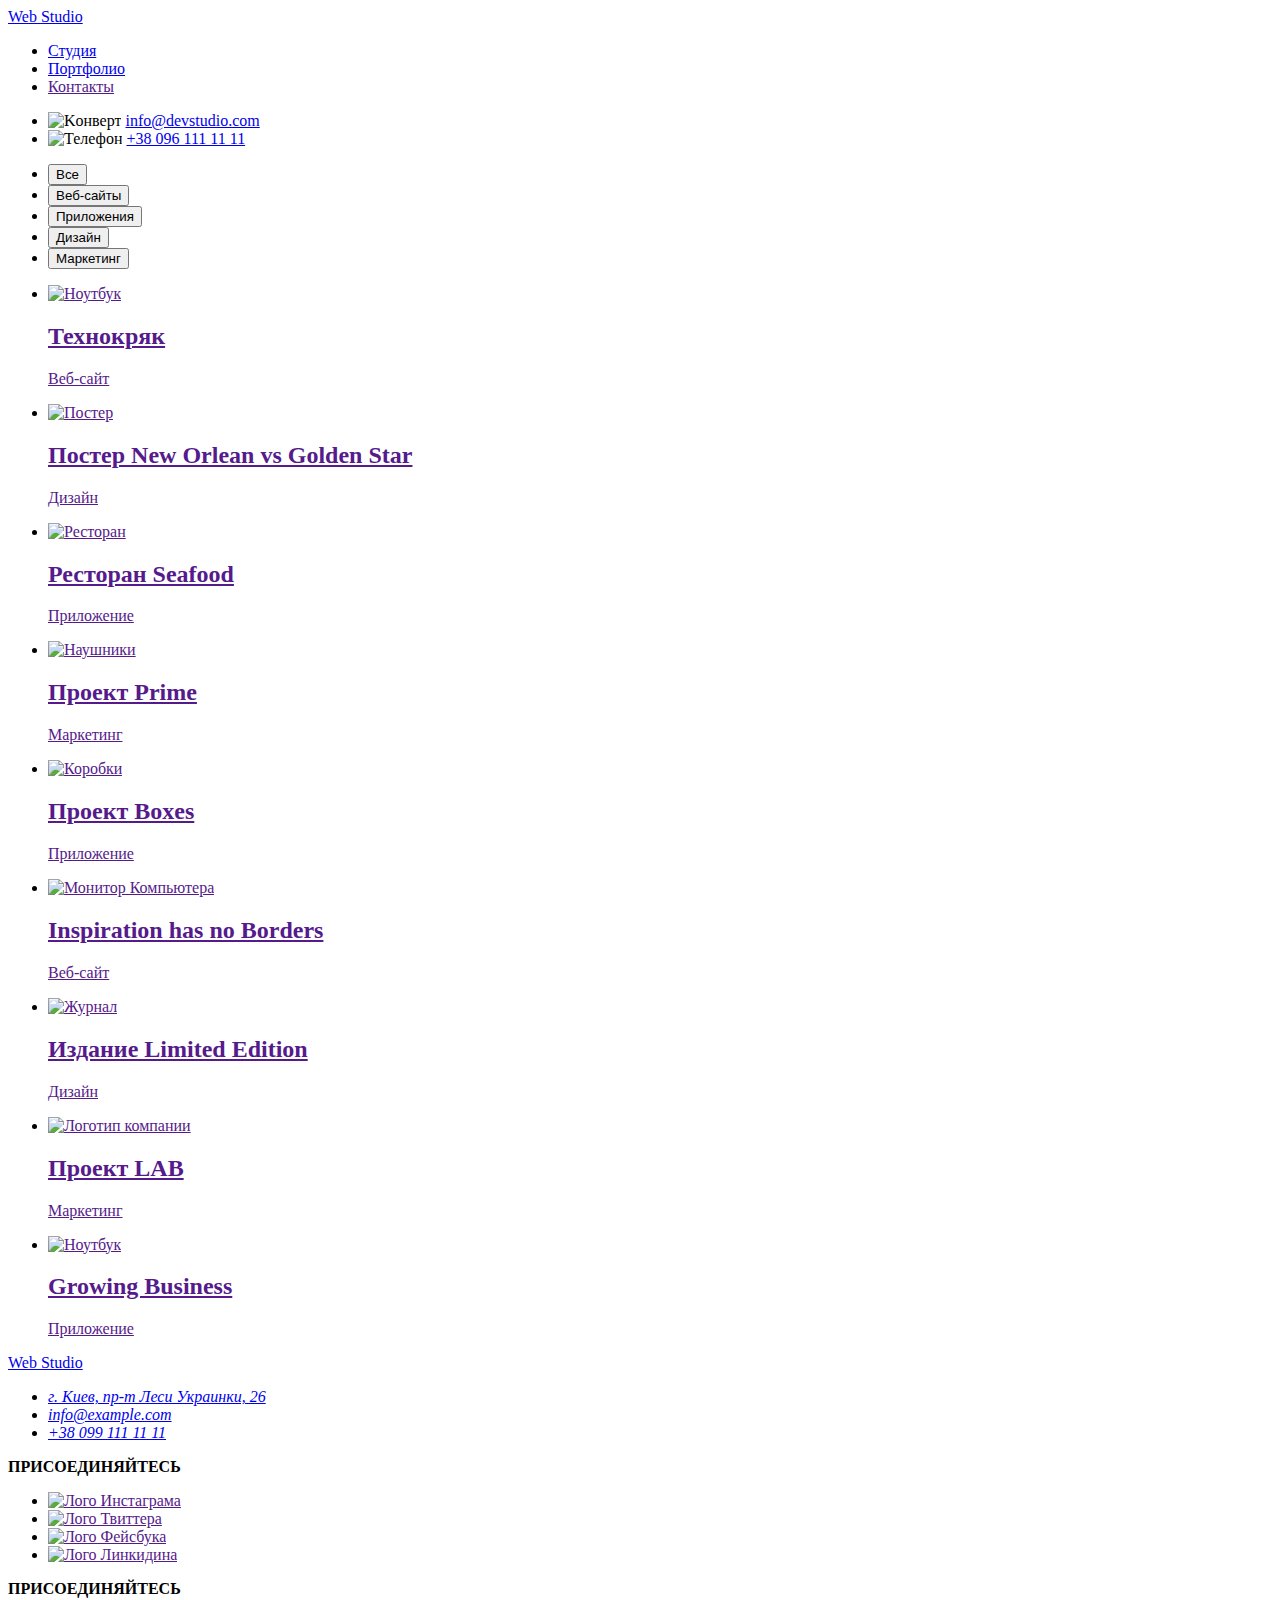
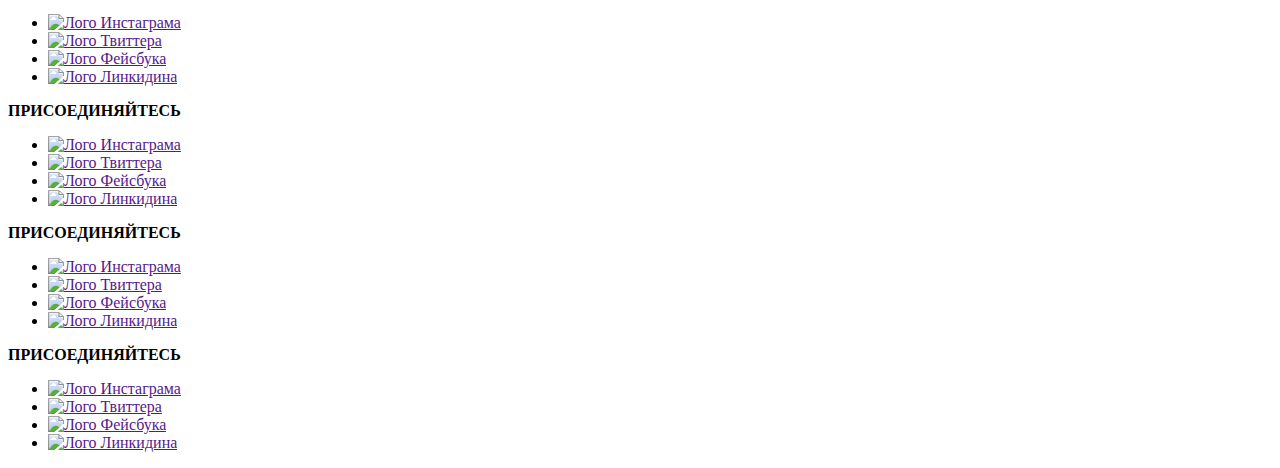
==== portfolio.html @ 24cbf23c "Uploading Files" ====
<!DOCTYPE html>
<html lang="ru">
  <head>
    <meta charset="UTF-8" />
    <meta name="viewport" content="width=device-width, initial-scale=1.0" />
    <title>Web Studio</title>
    <link
      href="https://fonts.googleapis.com/css2?family=Raleway:wght@700&family=Roboto:wght@400;500;700;900&display=swap"
      rel="stylesheet"
    />
    <link rel="stylesheet" href="./css/normalize.css" />
    <link rel="stylesheet" href="./css/style.css" />
  </head>
  <body>
    <!--Hat of website-->
    <header>
      <div class="top-navigation container">
        <nav class="top-nav">
          <a href="./index.html" aria-label="Лого" lang="en" class="logo">
            <span class="bluesidelogo"> Web </span> Studio
          </a>
          <ul class="site-nav">
            <li class="item">
              <a href="./index.html" class="link"> Студия </a>
            </li>
            <li class="item">
              <a href="./portfolio.html" class="link current">Портфолио</a>
            </li>
            <li class="item"><a href="" class="link">Контакты</a></li>
          </ul>
        </nav>
        <ul class="contacts-list">
          <li class="item">
            <img src="./img/envelope(hover)1.svg" alt="Koнверт" />
            <a href="mailto:info@devstudio.com" class="contacts">
              info@devstudio.com
            </a>
          </li>
          <li class="item">
            <img src="./img/phone1.svg" alt="Телефон" />
            <a href="tel:+380961111111" class="contacts"> +38 096 111 11 11 </a>
          </li>
        </ul>
      </div>
    </header>
    <!-- Main -->
    <main>
      <div class="container">
      <h1 hidden>Portfolio</h1>
      <!--Portfolio filter-->
      <section class="section portfolio-filter">
        <ul class="portfolio-button">
          <li class="button-port" ><button type="button"  class="button">Все</button></li>
          <li class="button-port"><button type="button" class="button" >Веб-сайты</button></li>
          <li class="button-port"><button type="button" class="button" >Приложения</button></li>
          <li class="button-port"><button type="button" class="button" >Дизайн</button></li>
          <li class="button-port"><button type="button"  class="button">Маркетинг</button></li>
        </ul>
        </div>
      </section>
      <!--Portfolio-->
      <div class="container">
      <section class="portfolio-section-style">
        <ul class="portfolio-works-list">
          <li class="portfolio-works">
            <a href="" class="works">
              <img
                src="./img/portfolio/first.jpg"
                alt="Ноутбук"
                height="294"
                width="370"
              />
              <h2 class="portfolio-title">Технокряк</h2>
              <p class="section-descrp">Веб-сайт</p>
              <p hidden>
                Технокряк это современная площадка распространения коронавируса.
                Компании используют эту платформу для цифрового шпионажа и атак
                на защищённые сервера конкурентов.
              </p>
            </a>
          </li>
          <li class="portfolio-works">
            <a href="" class="works">
              <img
                src="./img/portfolio/neworlean.jpg "
                alt="Постер"
                height="294"
                width="370"
              />
              <h2 class="portfolio-title">
                Постер New Orlean vs Golden Star
              </h2>
              <p class="section-descrp">Дизайн</p>
              <p hidden>
                Технокряк это современная площадка распространения коронавируса.
                Компании используют эту платформу для цифрового шпионажа и атак
                на защищённые сервера конкурентов.
              </p>
            </a>
          </li>
          <li class="portfolio-works">
            <a href="" class="works">
              <img
                src="./img/portfolio/seafood.jpg"
                alt="Ресторан"
                height="294"
                width="370"
              />
              <h2 class="portfolio-title">Ресторан Seafood</h2>
              <p class="section-descrp">Приложение</p>
              <p hidden>
                Технокряк это современная площадка распространения коронавируса.
                Компании используют эту платформу для цифрового шпионажа и атак
                на защищённые сервера конкурентов.
              </p>
            </a>
          </li>
          <li class="portfolio-works">
            <a href="" class="works">
              <img
                src="./img/portfolio/prime.jpg"
                alt="Наушники"
                height="294"
                width="370"
              />
              <h2 class="portfolio-title">Проект Prime</h2>
              <p class="section-descrp">Маркетинг</p>
              <p hidden>
                Технокряк это современная площадка распространения коронавируса.
                Компании используют эту платформу для цифрового шпионажа и атак
                на защищённые сервера конкурентов.
              </p>
            </a>
          </li>
          <li class="portfolio-works">
            <a href="" class="works">
              <img
                src="./img/portfolio/boxes.jpg"
                alt="Коробки"
                height="294"
                width="370"
              />
              <h2 class="portfolio-title">Проект Boxes</h2>
              <p class="section-descrp">Приложение</p>
              <p hidden>
                Технокряк это современная площадка распространения коронавируса.
                Компании используют эту платформу для цифрового шпионажа и атак
                на защищённые сервера конкурентов.
              </p>
            </a>
          </li>
          <li class="portfolio-works">
            <a href="" class="works">
              <img
                src="./img/portfolio/borders.jpg"
                alt="Монитор Компьютера"
                height="294"
                width="370"
              />
              <h2 class="portfolio-title">Inspiration has no Borders</h2>
              <p class="section-descrp">Веб-сайт</p>
              <p hidden>
                Технокряк это современная площадка распространения коронавируса.
                Компании используют эту платформу для цифрового шпионажа и атак
                на защищённые сервера конкурентов.
              </p>
            </a>
          </li>
          <li class="portfolio-works">
            <a href="" class="works">
              <img
                src="./img/portfolio/edition.jpg"
                alt="Журнал"
                height="294"
                width="370"
              />
              <h2 class="portfolio-title">Издание Limited Edition</h2>
              <p class="section-descrp">Дизайн</p>
              <p hidden>
                Технокряк это современная площадка распространения коронавируса.
                Компании используют эту платформу для цифрового шпионажа и атак
                на защищённые сервера конкурентов.
              </p>
            </a>
          </li>
          <li class="portfolio-works">
            <a href="" class="works">
              <img
                src="./img/portfolio/lab.jpg"
                alt="Логотип компании"
                height="294"
                width="370"
              />
              <h2 class="portfolio-title">Проект LAB</h2>
              <p class="section-descrp">Маркетинг</p>
              <p hidden>
                Технокряк это современная площадка распространения коронавируса.
                Компании используют эту платформу для цифрового шпионажа и атак
                на защищённые сервера конкурентов.
              </p>
            </a>
          </li>
          <li class="portfolio-works">
            <a href="" class="works">
              <img
                src="./img/portfolio/business.jpg"
                alt="Ноутбук"
                height="294"
                width="370"
              />
              <h2 class="portfolio-title">Growing Business</h2>
              <p class="section-descrp">Приложение</p>
              <p hidden>
                Технокряк это современная площадка распространения коронавируса.
                Компании используют эту платформу для цифрового шпионажа и атак
                на защищённые сервера конкурентов.
              </p>
            </a>
          </li>
        </ul>
      </section>
      </div>
    </main>
    <!-- Footer-->
    <footer class="footer">
      <div class="container">
        <div class="fotter-logo">
          <div class="left-side-logo">
            <a href="./index.html" lang="en" class="whitelogo">
              <span class="bluesidelogo">Web</span> Studio
            </a>
          </div>
          <address class="address">
            <ul class="address-list">
              <li>
                <a
                  href="https://goo.gl/maps/Nmf4giyLiauQaxNX7"
                  target="blank"
                  class="addresslink"
                  >г. Киев, пр-т Леси Украинки, 26</a
                >
              </li>
              <li>
                <a
                  href="mailto:info@example.com"
                  class="addresslink addresscolor"
                >
                  info@example.com
                </a>
              </li>
              <li>
                <a href="tel:+380991111111" class="addresslink addresscolor">
                  +38 099 111 11 11
                </a>
              </li>
            </ul>
          </address>
        </div>
        <div class="fotter-join-us">
          <div class="join-us">
            <b class="footer-sent">
              ПРИСОЕДИНЯЙТЕСЬ
            </b>
          </div>
          <ul class="footter-social">
            <li class="footter-social-list">
              <a href="" aria-label="Instagram" class="social-network">
                <img
                  src="./img/social-media/instagram 2.svg"
                  alt="Лого Инстаграма"
                />
              </a>
            </li>
            <li class="footter-social-list">
              <a href="" aria-label="Twitter" class="social-network">
                <img
                  src="./img/social-media/twitter 1.svg"
                  alt="Лого Твиттера"
                />
              </a>
            </li>
            <li class="footter-social-list">
              <a href="" aria-label="Facebook" class="social-network">
                <img
                  src="./img/social-media/facebook 1.svg"
                  alt="Лого Фейсбука"
                />
              </a>
            </li>
            <li class="footter-social-list">
              <a href="" aria-label="Linkedin" class="social-network">
                <img
                  src="./img/social-media/linkedin 1.svg"
                  alt="Лого Линкидина"
                />
              </a>
            </li>
          </ul>
        </div>
      </div>
    </footer><div class="fotter-join-us">
          <div class="join-us">
            <b class="footer-sent">
              ПРИСОЕДИНЯЙТЕСЬ
            </b>
          </div>
          <ul class="footter-social">
            <li class="footter-social-list">
              <a href="" aria-label="Instagram" class="social-network">
                <img
                  src="./img/social-media/instagram 2.svg"
                  alt="Лого Инстаграма"
                />
              </a>
            </li>
            <li class="footter-social-list">
              <a href="" aria-label="Twitter" class="social-network">
                <img
                  src="./img/social-media/twitter 1.svg"
                  alt="Лого Твиттера"
                />
              </a>
            </li>
            <li class="footter-social-list">
              <a href="" aria-label="Facebook" class="social-network">
                <img
                  src="./img/social-media/facebook 1.svg"
                  alt="Лого Фейсбука"
                />
              </a>
            </li>
            <li class="footter-social-list">
              <a href="" aria-label="Linkedin" class="social-network">
                <img
                  src="./img/social-media/linkedin 1.svg"
                  alt="Лого Линкидина"
                />
              </a>
            </li>
          </ul>
        </div>
      </div>
    </footer><div class="fotter-join-us">
          <div class="join-us">
            <b class="footer-sent">
              ПРИСОЕДИНЯЙТЕСЬ
            </b>
          </div>
          <ul class="footter-social">
            <li class="footter-social-list">
              <a href="" aria-label="Instagram" class="social-network">
                <img
                  src="./img/social-media/instagram 2.svg"
                  alt="Лого Инстаграма"
                />
              </a>
            </li>
            <li class="footter-social-list">
              <a href="" aria-label="Twitter" class="social-network">
                <img
                  src="./img/social-media/twitter 1.svg"
                  alt="Лого Твиттера"
                />
              </a>
            </li>
            <li class="footter-social-list">
              <a href="" aria-label="Facebook" class="social-network">
                <img
                  src="./img/social-media/facebook 1.svg"
                  alt="Лого Фейсбука"
                />
              </a>
            </li>
            <li class="footter-social-list">
              <a href="" aria-label="Linkedin" class="social-network">
                <img
                  src="./img/social-media/linkedin 1.svg"
                  alt="Лого Линкидина"
                />
              </a>
            </li>
          </ul>
        </div>
      </div>
    </footer><div class="fotter-join-us">
          <div class="join-us">
            <b class="footer-sent">
              ПРИСОЕДИНЯЙТЕСЬ
            </b>
          </div>
          <ul class="footter-social">
            <li class="footter-social-list">
              <a href="" aria-label="Instagram" class="social-network">
                <img
                  src="./img/social-media/instagram 2.svg"
                  alt="Лого Инстаграма"
                />
              </a>
            </li>
            <li class="footter-social-list">
              <a href="" aria-label="Twitter" class="social-network">
                <img
                  src="./img/social-media/twitter 1.svg"
                  alt="Лого Твиттера"
                />
              </a>
            </li>
            <li class="footter-social-list">
              <a href="" aria-label="Facebook" class="social-network">
                <img
                  src="./img/social-media/facebook 1.svg"
                  alt="Лого Фейсбука"
                />
              </a>
            </li>
            <li class="footter-social-list">
              <a href="" aria-label="Linkedin" class="social-network">
                <img
                  src="./img/social-media/linkedin 1.svg"
                  alt="Лого Линкидина"
                />
              </a>
            </li>
          </ul>
        </div>
      </div>
    </footer><div class="fotter-join-us">
          <div class="join-us">
            <b class="footer-sent">
              ПРИСОЕДИНЯЙТЕСЬ
            </b>
          </div>
          <ul class="footter-social">
            <li class="footter-social-list">
              <a href="" aria-label="Instagram" class="social-network">
                <img
                  src="./img/social-media/instagram 2.svg"
                  alt="Лого Инстаграма"
                />
              </a>
            </li>
            <li class="footter-social-list">
              <a href="" aria-label="Twitter" class="social-network">
                <img
                  src="./img/social-media/twitter 1.svg"
                  alt="Лого Твиттера"
                />
              </a>
            </li>
            <li class="footter-social-list">
              <a href="" aria-label="Facebook" class="social-network">
                <img
                  src="./img/social-media/facebook 1.svg"
                  alt="Лого Фейсбука"
                />
              </a>
            </li>
            <li class="footter-social-list">
              <a href="" aria-label="Linkedin" class="social-network">
                <img
                  src="./img/social-media/linkedin 1.svg"
                  alt="Лого Линкидина"
                />
              </a>
            </li>
          </ul>
        </div>
      </div>
    </footer>
  </body>
</html>
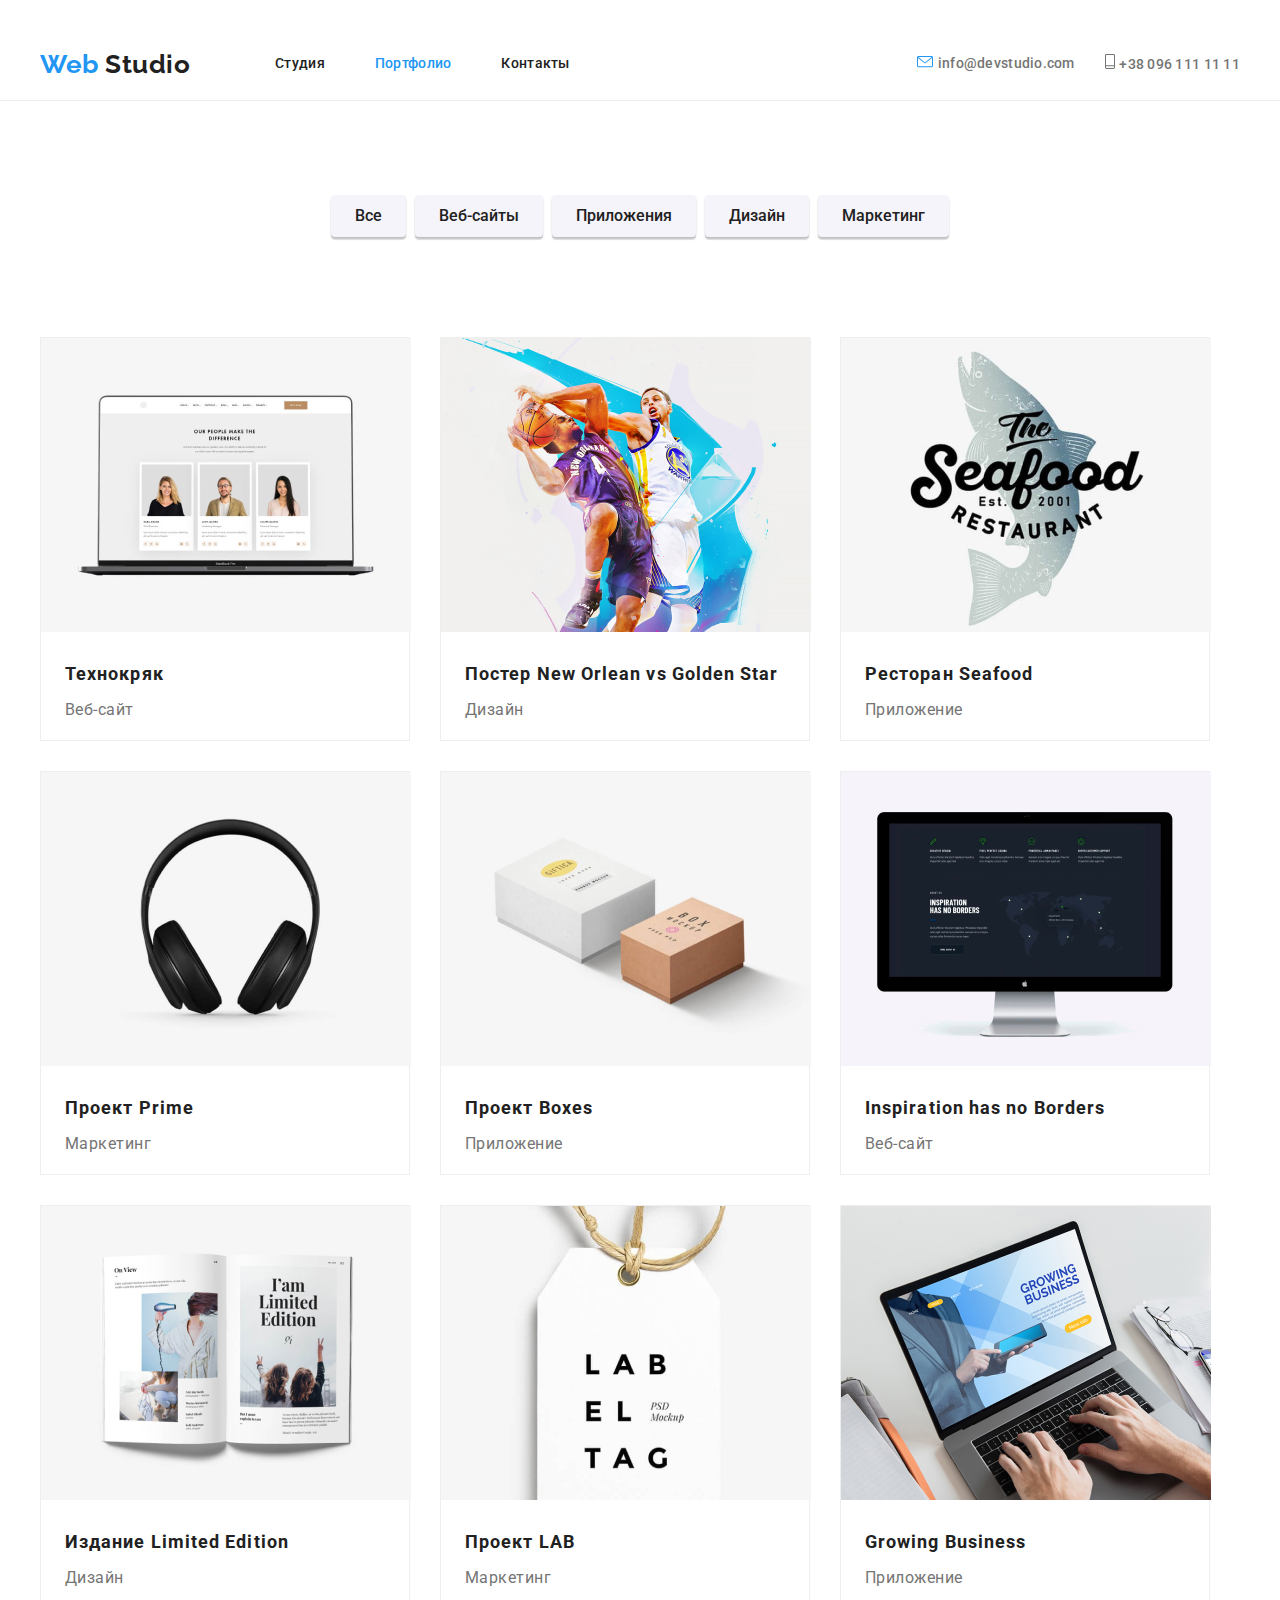
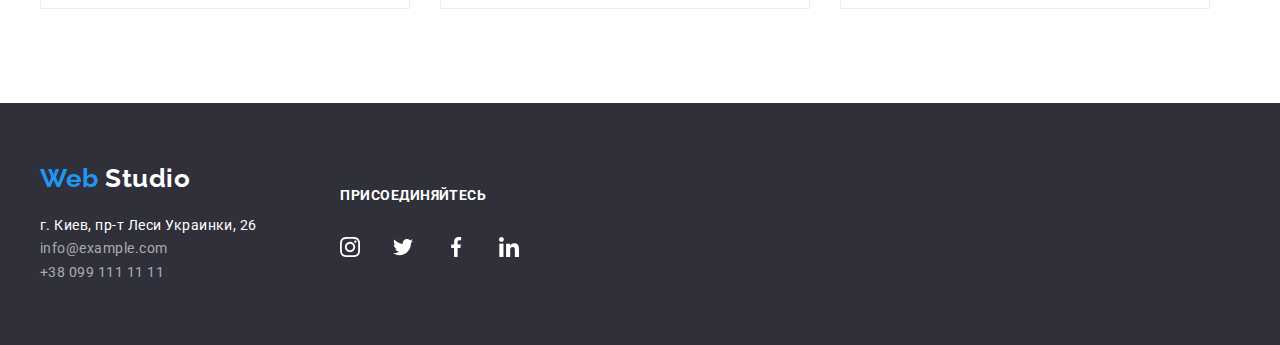
==== commit 06e16db2: "Updated html" ====
--- a/portfolio.html
+++ b/portfolio.html
@@ -13,7 +13,7 @@
   </head>
   <body>
     <!--Hat of website-->
-    <header>
+    <header class="header">
       <div class="top-navigation container">
         <nav class="top-nav">
           <a href="./index.html" aria-label="Лого" lang="en" class="logo">
@@ -298,174 +298,6 @@
           </ul>
         </div>
       </div>
-    </footer><div class="fotter-join-us">
-          <div class="join-us">
-            <b class="footer-sent">
-              ПРИСОЕДИНЯЙТЕСЬ
-            </b>
-          </div>
-          <ul class="footter-social">
-            <li class="footter-social-list">
-              <a href="" aria-label="Instagram" class="social-network">
-                <img
-                  src="./img/social-media/instagram 2.svg"
-                  alt="Лого Инстаграма"
-                />
-              </a>
-            </li>
-            <li class="footter-social-list">
-              <a href="" aria-label="Twitter" class="social-network">
-                <img
-                  src="./img/social-media/twitter 1.svg"
-                  alt="Лого Твиттера"
-                />
-              </a>
-            </li>
-            <li class="footter-social-list">
-              <a href="" aria-label="Facebook" class="social-network">
-                <img
-                  src="./img/social-media/facebook 1.svg"
-                  alt="Лого Фейсбука"
-                />
-              </a>
-            </li>
-            <li class="footter-social-list">
-              <a href="" aria-label="Linkedin" class="social-network">
-                <img
-                  src="./img/social-media/linkedin 1.svg"
-                  alt="Лого Линкидина"
-                />
-              </a>
-            </li>
-          </ul>
-        </div>
-      </div>
-    </footer><div class="fotter-join-us">
-          <div class="join-us">
-            <b class="footer-sent">
-              ПРИСОЕДИНЯЙТЕСЬ
-            </b>
-          </div>
-          <ul class="footter-social">
-            <li class="footter-social-list">
-              <a href="" aria-label="Instagram" class="social-network">
-                <img
-                  src="./img/social-media/instagram 2.svg"
-                  alt="Лого Инстаграма"
-                />
-              </a>
-            </li>
-            <li class="footter-social-list">
-              <a href="" aria-label="Twitter" class="social-network">
-                <img
-                  src="./img/social-media/twitter 1.svg"
-                  alt="Лого Твиттера"
-                />
-              </a>
-            </li>
-            <li class="footter-social-list">
-              <a href="" aria-label="Facebook" class="social-network">
-                <img
-                  src="./img/social-media/facebook 1.svg"
-                  alt="Лого Фейсбука"
-                />
-              </a>
-            </li>
-            <li class="footter-social-list">
-              <a href="" aria-label="Linkedin" class="social-network">
-                <img
-                  src="./img/social-media/linkedin 1.svg"
-                  alt="Лого Линкидина"
-                />
-              </a>
-            </li>
-          </ul>
-        </div>
-      </div>
-    </footer><div class="fotter-join-us">
-          <div class="join-us">
-            <b class="footer-sent">
-              ПРИСОЕДИНЯЙТЕСЬ
-            </b>
-          </div>
-          <ul class="footter-social">
-            <li class="footter-social-list">
-              <a href="" aria-label="Instagram" class="social-network">
-                <img
-                  src="./img/social-media/instagram 2.svg"
-                  alt="Лого Инстаграма"
-                />
-              </a>
-            </li>
-            <li class="footter-social-list">
-              <a href="" aria-label="Twitter" class="social-network">
-                <img
-                  src="./img/social-media/twitter 1.svg"
-                  alt="Лого Твиттера"
-                />
-              </a>
-            </li>
-            <li class="footter-social-list">
-              <a href="" aria-label="Facebook" class="social-network">
-                <img
-                  src="./img/social-media/facebook 1.svg"
-                  alt="Лого Фейсбука"
-                />
-              </a>
-            </li>
-            <li class="footter-social-list">
-              <a href="" aria-label="Linkedin" class="social-network">
-                <img
-                  src="./img/social-media/linkedin 1.svg"
-                  alt="Лого Линкидина"
-                />
-              </a>
-            </li>
-          </ul>
-        </div>
-      </div>
-    </footer><div class="fotter-join-us">
-          <div class="join-us">
-            <b class="footer-sent">
-              ПРИСОЕДИНЯЙТЕСЬ
-            </b>
-          </div>
-          <ul class="footter-social">
-            <li class="footter-social-list">
-              <a href="" aria-label="Instagram" class="social-network">
-                <img
-                  src="./img/social-media/instagram 2.svg"
-                  alt="Лого Инстаграма"
-                />
-              </a>
-            </li>
-            <li class="footter-social-list">
-              <a href="" aria-label="Twitter" class="social-network">
-                <img
-                  src="./img/social-media/twitter 1.svg"
-                  alt="Лого Твиттера"
-                />
-              </a>
-            </li>
-            <li class="footter-social-list">
-              <a href="" aria-label="Facebook" class="social-network">
-                <img
-                  src="./img/social-media/facebook 1.svg"
-                  alt="Лого Фейсбука"
-                />
-              </a>
-            </li>
-            <li class="footter-social-list">
-              <a href="" aria-label="Linkedin" class="social-network">
-                <img
-                  src="./img/social-media/linkedin 1.svg"
-                  alt="Лого Линкидина"
-                />
-              </a>
-            </li>
-          </ul>
-        </div>
-      </div>
     </footer>
   </body>
 </html>
--- a/css/style.css
+++ b/css/style.css
@@ -0,0 +1,486 @@
+:root {
+  --main-font: "Roboto", sans-serif;
+  --secondary-font: "Raleway", sans-serif;
+  --primary-text-color: #757575;
+  --title-text-color: #212121;
+  --accent-color: #2196f3;
+  --background-color: #ffffff;
+  --backgroud-our-team: #f5f4fa;
+  --fotter-color: #2f303a;
+}
+html {
+  box-sizing: border-box;
+}
+*,
+*: :before,
+*: :after {
+  box-sizing: inherit;
+}
+body {
+  color: var(--primary-text-color);
+  background-color: var(--background-color);
+
+  font-family: var(--main-font);
+  letter-spacing: 0.03em;
+}
+ul {
+  margin: 0;
+  padding: 0;
+  list-style: none;
+  font-family: var(--main-font);
+}
+.examples img,
+.features img,
+.our-people img,
+.our-clients img {
+  display: block;
+}
+.container {
+  width: 1200px;
+  padding-right: 15px;
+  padding-left: 15px;
+  margin-left: auto;
+  margin-right: auto;
+}
+.button,
+.hero-button {
+  font-family: inherit;
+}
+/* Logo */
+.logo,
+.whitelogo {
+  color: var(--title-text-color);
+
+  font-family: var(--secondary-font);
+  font-style: normal;
+  letter-spacing: 0.02em;
+  font-weight: 700;
+  font-size: 26px;
+  line-height: 1.19;
+  text-decoration: none;
+}
+.bluesidelogo {
+  color: var(--accent-color);
+  font-style: normal;
+}
+/* Site Nav */
+.header {
+  height: 100px;
+  border-bottom: 1px solid #ececec;
+  top: 81px;
+}
+.top-nav {
+  display: flex;
+  align-items: center;
+}
+.top-navigation {
+  display: flex;
+  align-items: center;
+  justify-content: center;
+  padding-top: 24px;
+  padding-bottom: 25px;
+}
+.site-nav {
+  display: flex;
+  margin-left: 85px;
+}
+.link {
+  display: block;
+  padding-top: 32px;
+  padding-bottom: 32px;
+}
+
+.site-nav .item .current {
+  color: var(--accent-color);
+  text-decoration: none;
+}
+.site-nav .item + .item {
+  margin-left: 50px;
+}
+.site-nav .link,
+.contacts {
+  color: var(--title-text-color);
+
+  letter-spacing: 0.02em;
+  font-weight: 500;
+  font-size: 14px;
+  line-height: 1.14;
+  text-decoration: none;
+}
+.site-nav .link:hover,
+.site-nav .link:focus,
+.contacts:hover,
+.contacts:focus {
+  color: var(--accent-color);
+}
+/* Contacts */
+.contacts-list {
+  display: flex;
+  margin-left: auto;
+}
+.contacts-list .item + .item {
+  margin-left: 30px;
+}
+.contacts {
+  color: var(--primary-text-color);
+}
+
+/* Hero */
+.hero {
+  padding-top: 200px;
+  padding-bottom: 200px;
+  text-align: center;
+}
+
+.hero-title {
+  margin-top: 0;
+  margin-bottom: 30px;
+  color: var(--background-color);
+  background-color: #2f303a;
+
+  font-family: var(--main-font);
+  font-weight: 900;
+  font-size: 44px;
+  line-height: 1.4;
+  letter-spacing: 0.06em;
+  text-align: center;
+  text-transform: uppercase;
+}
+.hero-button {
+  min-width: 50px;
+  margin-bottom: 200px;
+
+  border-radius: 4px;
+  padding: 10px 32px;
+
+  color: var(--background-color);
+  background-color: var(--accent-color);
+  box-shadow: 0px 4px 4px rgba(0, 0, 0, 0.15);
+  border: transparent;
+
+  font-family: var(--main-font);
+  letter-spacing: 0.06em;
+  font-weight: 700;
+  font-size: 16px;
+  line-height: 1.88;
+  align-items: center;
+  text-align: center;
+}
+/* Sections */
+.section-title {
+  color: var(--title-text-color);
+  margin-top: 0;
+
+  font-weight: 700;
+  font-size: 36px;
+  line-height: 1.16;
+  text-align: center;
+}
+/* Features, What we are doing */
+.feauturesec {
+  display: flex;
+  justify-content: center;
+  align-items: center;
+  padding-top: 94px;
+  padding-bottom: 47px;
+}
+.features .features-list + .features-list {
+  margin-left: 30px;
+}
+.features-text {
+  margin-right: 0;
+  margin-top: 0;
+  margin-bottom: 0;
+  width: 280px;
+}
+.features-pic {
+  margin-left: auto;
+  margin-right: auto;
+  margin-bottom: 55px;
+}
+.features .title,
+.picturetext {
+  margin-top: 0;
+  color: var(--title-text-color);
+
+  font-weight: 700;
+  font-size: 14px;
+  line-height: 1.14;
+}
+.picturetext {
+  margin-bottom: 0px;
+}
+.title {
+  margin-top: 0;
+  margin-bottom: 10px;
+
+  text-transform: uppercase;
+}
+.features > li > p {
+  font-weight: 400;
+  font-size: 14px;
+  line-height: 1.7;
+}
+.features {
+  display: flex;
+  align-items: center;
+}
+/* What we are doing */
+.our-job {
+  padding-top: 47px;
+  padding-bottom: 94px;
+}
+.examples .examples-list + .examples-list {
+  margin-left: 30px;
+}
+.examples {
+  display: flex;
+  justify-content: center;
+}
+.picturetext {
+  color: var(--background-color);
+  background-color: rgba(47, 48, 58, 0.8);
+
+  text-transform: uppercase;
+  text-align: center;
+}
+/* Our team */
+.our-team {
+  padding-top: 94px;
+  padding-bottom: 94px;
+
+  background-color: var(--backgroud-our-team);
+}
+.our-people,
+.our-clients {
+  display: flex;
+  justify-content: center;
+}
+.our-people .team-list + .team-list {
+  margin-left: 30px;
+}
+.profession {
+  margin-top: 0;
+  margin-bottom: 16px;
+
+  font-weight: 400;
+  font-size: 16px;
+  line-height: 1.2;
+  text-align: center;
+}
+.nametitle {
+  margin-top: 30px;
+  margin-bottom: 10px;
+
+  color: var(--title-text-color);
+
+  font-weight: 500;
+  font-size: 16px;
+  line-height: 19px;
+  text-align: center;
+}
+.team-list {
+  width: 270px;
+  height: 422px;
+
+  background: #ffffff;
+  box-shadow: 0px 2px 1px rgba(0, 0, 0, 0.2), 0px 1px 1px rgba(0, 0, 0, 0.14),
+    0px 1px 3px rgba(0, 0, 0, 0.12);
+  border-radius: 0px 0px 4px 4px;
+}
+/* Social Media for our team */
+.social-media-team {
+  display: flex;
+  justify-content: center;
+}
+.team-sm-list {
+  margin-right: 34px;
+}
+/* Our Clients */
+.clients {
+  padding-top: 94px;
+  padding-bottom: 94px;
+}
+.our-clients li {
+  border: 1px solid #afb1b8;
+  box-sizing: border-box;
+  border-radius: 4px;
+}
+.clients-list a :hover,
+.clients-list a :focus {
+  color: var(--accent-color);
+}
+.clients-list a {
+  display: flex;
+  justify-content: center;
+  align-items: center;
+
+  width: 170px;
+  height: 90px;
+}
+
+.our-clients .clients-list + .clients-list {
+  margin-left: 30px;
+}
+/* Footer */
+.footer {
+  padding-top: 60px;
+  padding-bottom: 60px;
+  background-color: var(--fotter-color);
+}
+.left-side-logo {
+  display: flex;
+  margin-right: 150px;
+  margin-left: 0;
+}
+.fotter-logo a {
+  margin-top: 0;
+  margin-bottom: 20px;
+}
+.footer .container {
+  display: flex;
+  align-items: center;
+}
+.whitelogo,
+.addresslink,
+.footer-sent {
+  color: var(--background-color);
+  font-style: normal;
+}
+.address {
+  font-style: normal;
+}
+.addresslink {
+  margin-top: 0;
+  margin-bottom: 9px;
+
+  font-weight: 400;
+  font-size: 14px;
+  line-height: 1.7;
+  text-decoration: none;
+}
+.addresscolor {
+  color: rgba(255, 255, 255, 0.6);
+}
+
+.footer-sent {
+  text-transform: uppercase;
+  font-weight: 700;
+  font-size: 14px;
+  line-height: 1.14;
+}
+.join-us {
+  margin-bottom: 32px;
+}
+.footter-join-us,
+.footter-social {
+  display: flex;
+}
+.footer-sent {
+  display: inline-block;
+}
+.footter-social-list:not(:last-child) {
+  margin-right: 33px;
+}
+.social-network {
+  text-decoration: none;
+}
+.footter-social-list {
+  display: flex;
+}
+/* Portfolio */
+/* Portfolio filter */
+.portfolio-filter {
+  padding-top: 94px;
+  padding-bottom: 25px;
+}
+.section .button {
+  color: var(--title-text-color);
+  background-color: var(--backgroud-our-team);
+
+  font-weight: 500;
+  font-size: 16px;
+  line-height: 1.6;
+  text-align: center;
+}
+.button {
+  border-color: transparent;
+  box-shadow: 0px 2px 2px rgba(0, 0, 0, 0.12), 0px 1px 2px rgba(0, 0, 0, 0.08),
+    0px 3px 1px rgba(0, 0, 0, 0.1);
+  border-radius: 4px;
+  padding: 6px 22px;
+}
+.section .button:hover,
+.section .button:focus {
+  color: var(--background-color);
+  background-color: var(--accent-color);
+}
+.portfolio-button {
+  display: flex;
+  justify-content: center;
+  align-items: center;
+
+  margin-bottom: 50px;
+}
+.button {
+  min-width: 50px;
+}
+.button-port:not(:last-child):not(:last-child) {
+  margin-right: 9px;
+}
+
+/* Portfolio */
+.portfolio-section-style {
+  padding-top: 25px;
+  padding-bottom: 94px;
+  margin-left: auto;
+  margin-left: auto;
+}
+
+.portfolio-works-list {
+  display: flex;
+  flex-wrap: wrap;
+}
+.portfolio-works {
+  margin-right: 30px;
+  width: 370px;
+  height: 404px;
+
+  box-sizing: border-box;
+  background: #ffffff;
+  border: 1px solid #eeeeee;
+}
+.portfolio-works:nth-child(3n) {
+  margin-right: 0;
+}
+.portfolio-works:not(:nth-last-child(-n + 3)) {
+  margin-bottom: 30px;
+}
+.works {
+  text-decoration: none;
+}
+.portfolio-title {
+  margin-top: 20px;
+  margin-bottom: 4px;
+  color: var(--title-text-color);
+  padding-left: 24px;
+  padding-right: 24px;
+
+  font-weight: 700;
+  font-size: 18px;
+  line-height: 2;
+  letter-spacing: 0.06em;
+  text-decoration: none;
+}
+.section-descrp {
+  margin-top: 0;
+  margin-bottom: 0;
+
+  padding-left: 24px;
+  padding-right: 24px;
+
+  font-weight: 400;
+  font-size: 16px;
+  line-height: 1.8;
+  color: var(--primary-text-color);
+}
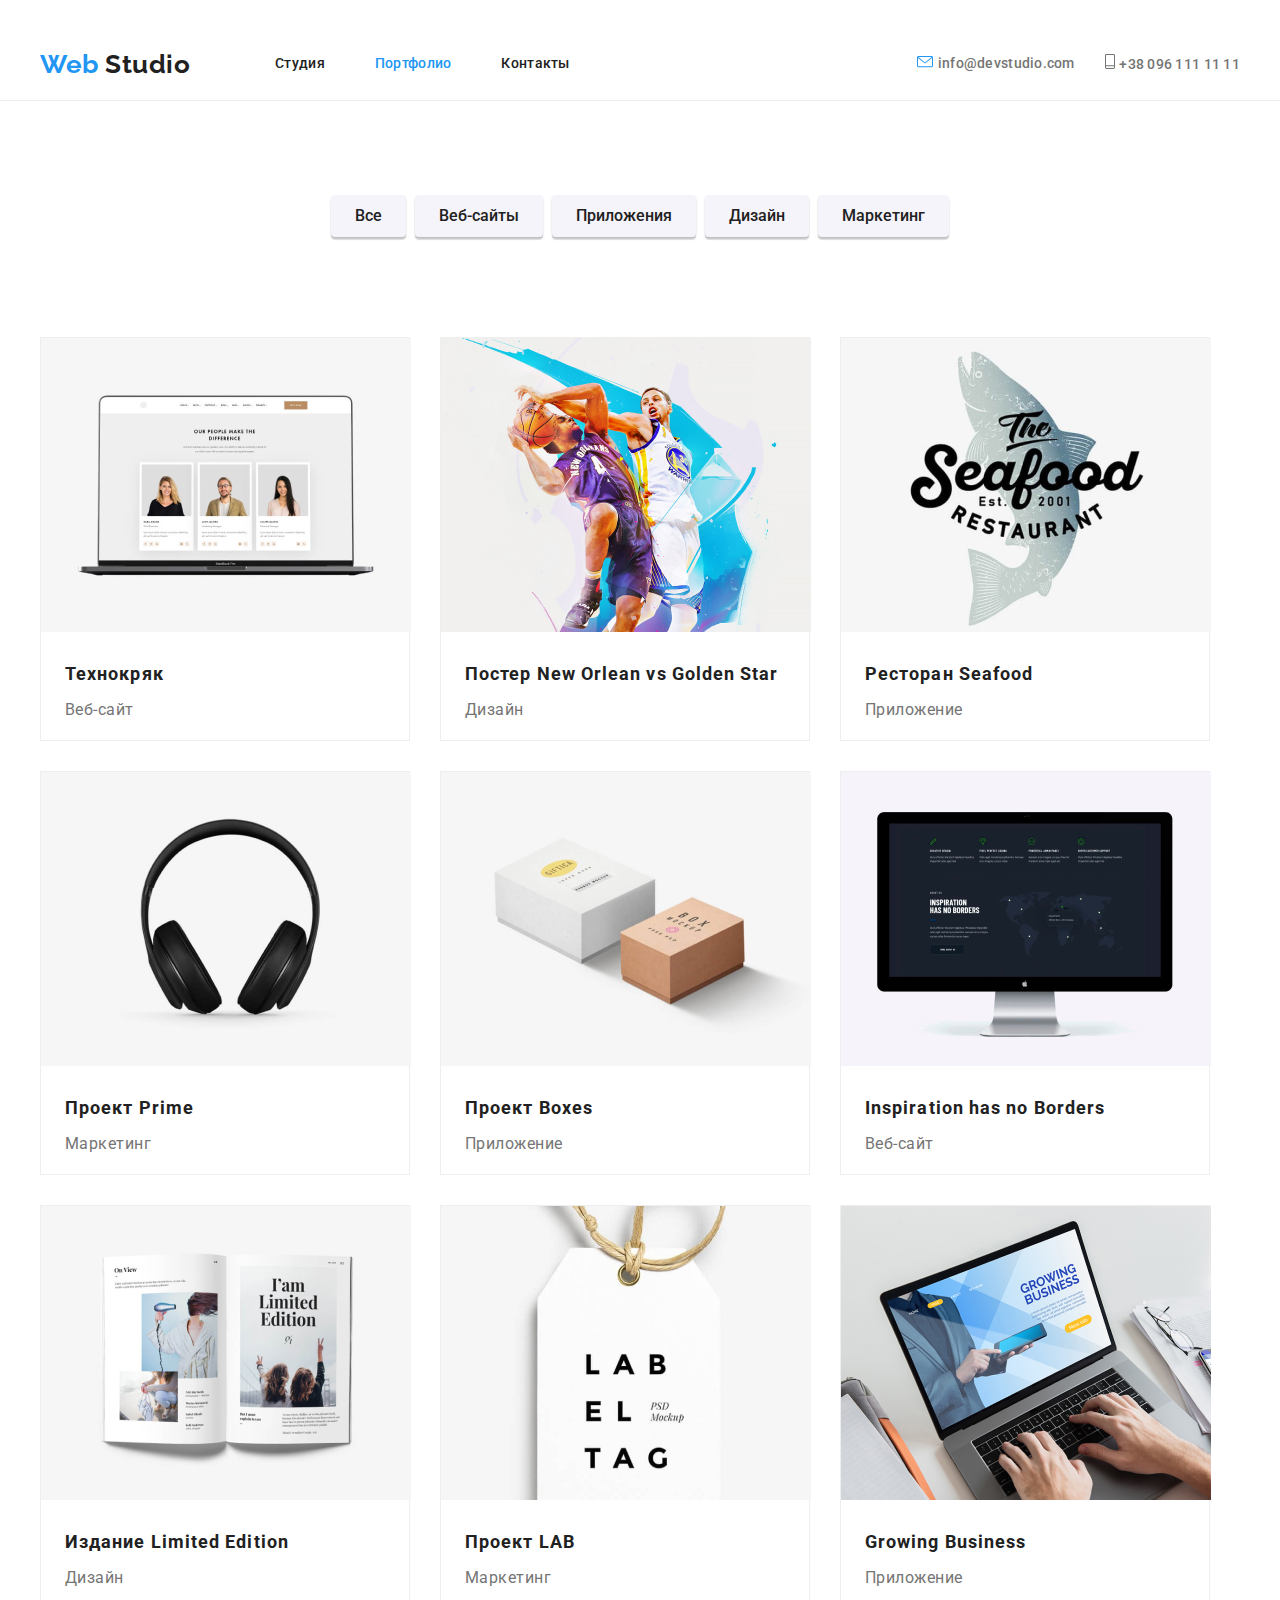
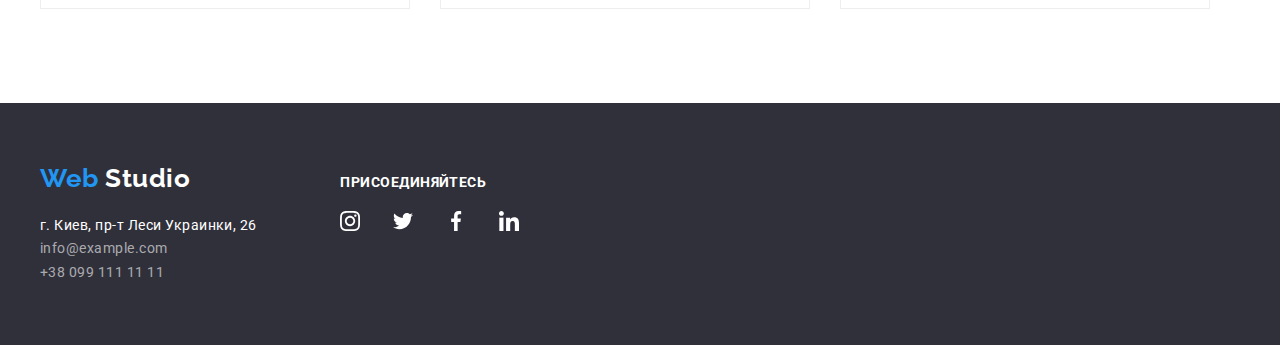
==== commit 442b3800: "Updated Footer" ====
--- a/portfolio.html
+++ b/portfolio.html
@@ -223,8 +223,8 @@
     </main>
     <!-- Footer-->
     <footer class="footer">
-      <div class="container">
-        <div class="fotter-logo">
+       <div class="container">
+        <div class="footer-logo">
           <div class="left-side-logo">
             <a href="./index.html" lang="en" class="whitelogo">
               <span class="bluesidelogo">Web</span> Studio
@@ -262,8 +262,8 @@
               ПРИСОЕДИНЯЙТЕСЬ
             </b>
           </div>
-          <ul class="footter-social">
-            <li class="footter-social-list">
+          <ul class="footer-social">
+            <li class="footer-social-list">
               <a href="" aria-label="Instagram" class="social-network">
                 <img
                   src="./img/social-media/instagram 2.svg"
@@ -271,7 +271,7 @@
                 />
               </a>
             </li>
-            <li class="footter-social-list">
+            <li class="footer-social-list">
               <a href="" aria-label="Twitter" class="social-network">
                 <img
                   src="./img/social-media/twitter 1.svg"
@@ -279,7 +279,7 @@
                 />
               </a>
             </li>
-            <li class="footter-social-list">
+            <li class="footer-social-list">
               <a href="" aria-label="Facebook" class="social-network">
                 <img
                   src="./img/social-media/facebook 1.svg"
@@ -287,7 +287,7 @@
                 />
               </a>
             </li>
-            <li class="footter-social-list">
+            <li class="footer-social-list">
               <a href="" aria-label="Linkedin" class="social-network">
                 <img
                   src="./img/social-media/linkedin 1.svg"
--- a/css/style.css
+++ b/css/style.css
@@ -191,12 +191,15 @@
   margin-right: 0;
   margin-top: 0;
   margin-bottom: 0;
-  width: 280px;
+  width: 270px;
 }
 .features-pic {
   margin-left: auto;
   margin-right: auto;
   margin-bottom: 55px;
+
+  background: #f5f4fa;
+  border-radius: 4px;
 }
 .features .title,
 .picturetext {
@@ -328,18 +331,17 @@
   padding-bottom: 60px;
   background-color: var(--fotter-color);
 }
+
 .left-side-logo {
-  display: flex;
+  display: block;
   margin-right: 150px;
   margin-left: 0;
-}
-.fotter-logo a {
-  margin-top: 0;
   margin-bottom: 20px;
 }
+
 .footer .container {
   display: flex;
-  align-items: center;
+  align-items: baseline;
 }
 .whitelogo,
 .addresslink,
@@ -370,22 +372,22 @@
   line-height: 1.14;
 }
 .join-us {
-  margin-bottom: 32px;
-}
-.footter-join-us,
-.footter-social {
+  margin-bottom: 20px;
+}
+.footer-join-us,
+.footer-social {
   display: flex;
 }
 .footer-sent {
-  display: inline-block;
-}
-.footter-social-list:not(:last-child) {
+  display: block;
+}
+.footer-social-list:not(:last-child) {
   margin-right: 33px;
 }
 .social-network {
   text-decoration: none;
 }
-.footter-social-list {
+.footer-social-list {
   display: flex;
 }
 /* Portfolio */
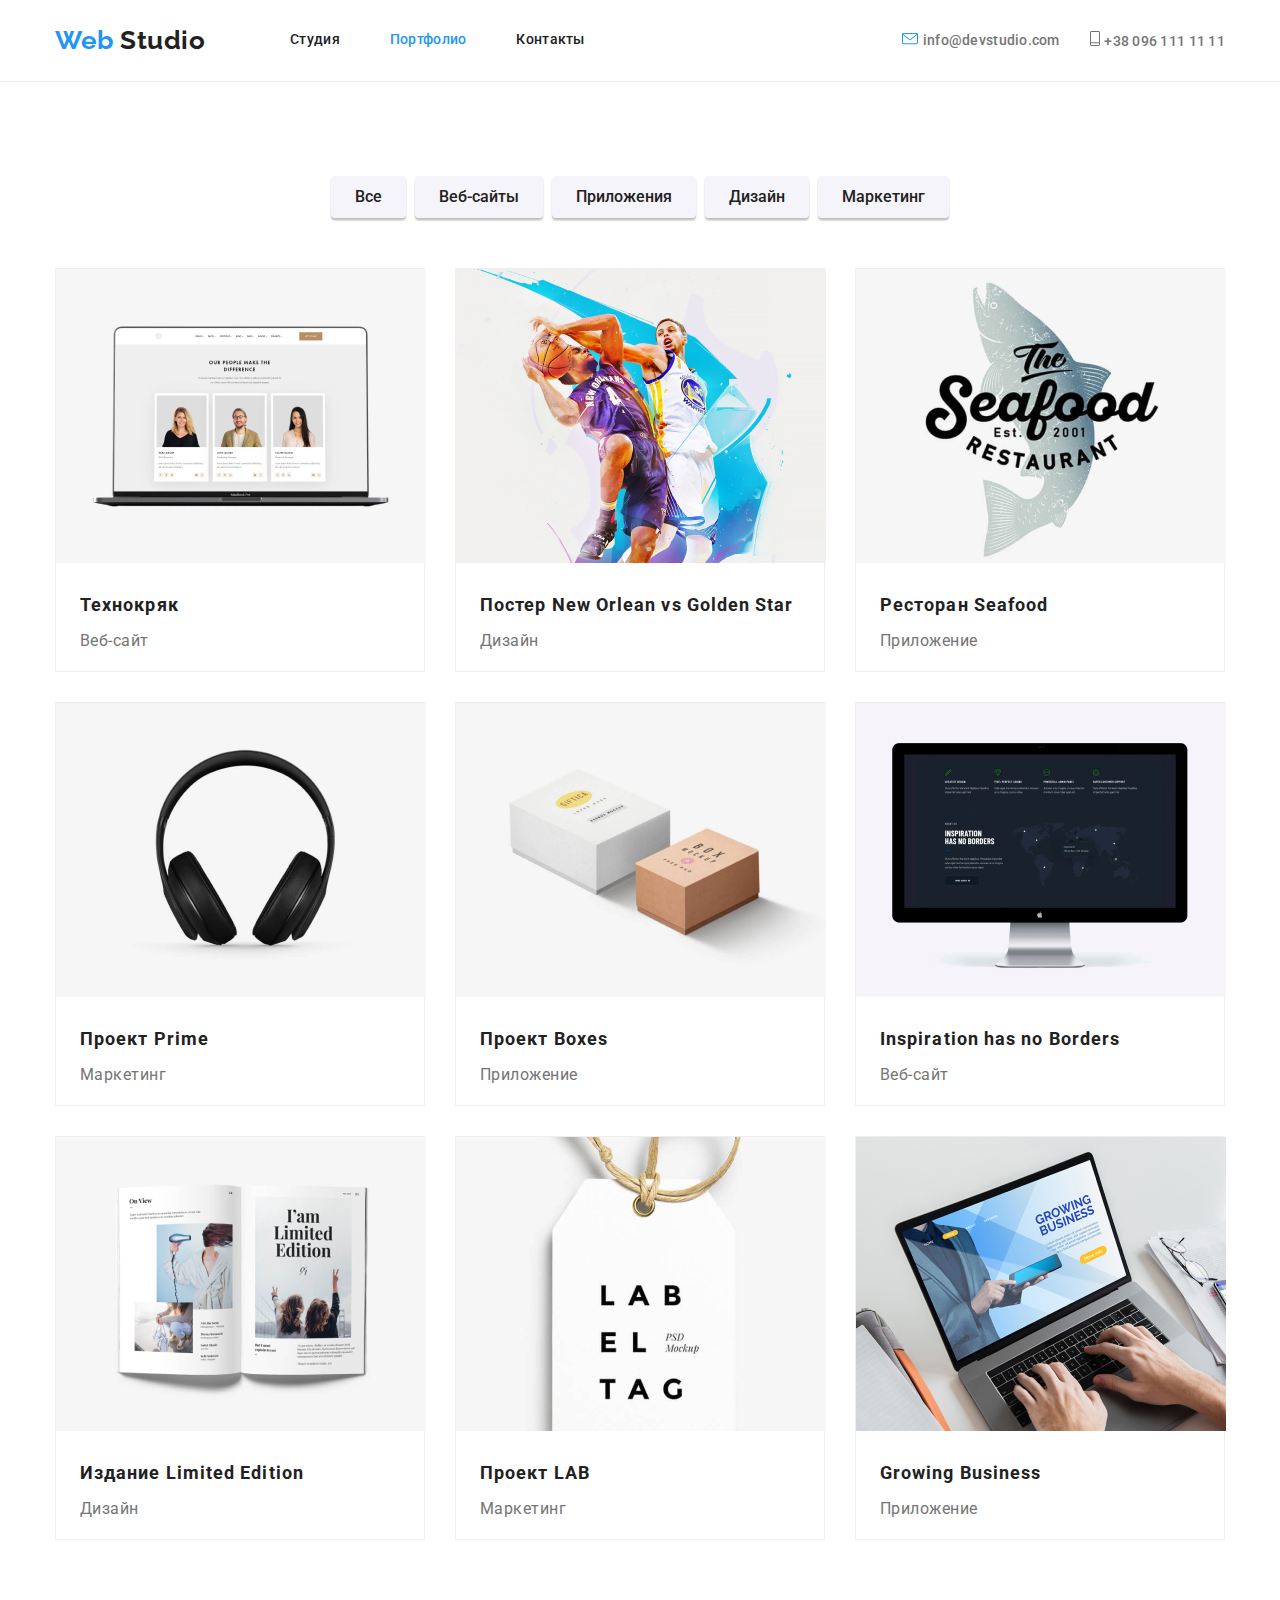
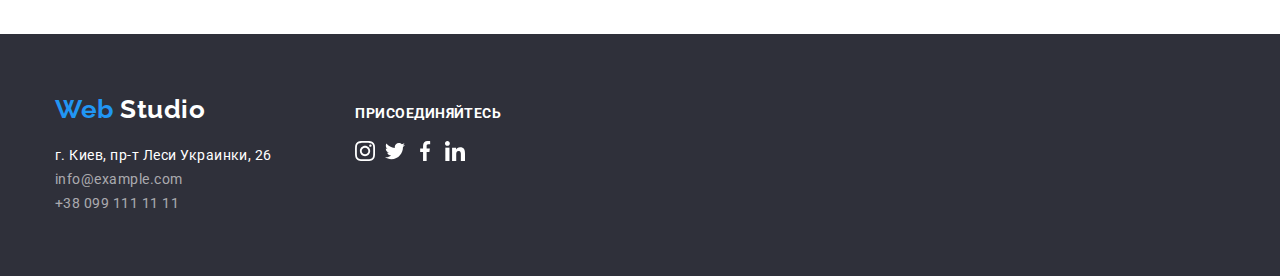
==== commit b76f9636: "Updates of css" ====
--- a/portfolio.html
+++ b/portfolio.html
@@ -45,185 +45,195 @@
     </header>
     <!-- Main -->
     <main>
-      <div class="container">
-      <h1 hidden>Portfolio</h1>
-      <!--Portfolio filter-->
-      <section class="section portfolio-filter">
-        <ul class="portfolio-button">
-          <li class="button-port" ><button type="button"  class="button">Все</button></li>
-          <li class="button-port"><button type="button" class="button" >Веб-сайты</button></li>
-          <li class="button-port"><button type="button" class="button" >Приложения</button></li>
-          <li class="button-port"><button type="button" class="button" >Дизайн</button></li>
-          <li class="button-port"><button type="button"  class="button">Маркетинг</button></li>
-        </ul>
+      <section class="portfolio-section-style">
+        <div class="container">
+          <h1 hidden>Portfolio</h1>
+          <!--Portfolio filter-->
+          <div class="section portfolio-filter">
+            <ul class="portfolio-button">
+              <li class="button-port">
+                <button type="button" class="button">Все</button>
+              </li>
+              <li class="button-port">
+                <button type="button" class="button">Веб-сайты</button>
+              </li>
+              <li class="button-port">
+                <button type="button" class="button">Приложения</button>
+              </li>
+              <li class="button-port">
+                <button type="button" class="button">Дизайн</button>
+              </li>
+              <li class="button-port">
+                <button type="button" class="button">Маркетинг</button>
+              </li>
+            </ul>
+          </div>
+          <!--Portfolio-->
+          <div class="portfolio-works-section">
+            <ul class="portfolio-works-list">
+              <li class="portfolio-works">
+                <a href="" class="works">
+                  <img
+                    src="./img/portfolio/first.jpg"
+                    alt="Ноутбук"
+                    height="294"
+                    width="370"
+                  />
+                  <h2 class="portfolio-title">Технокряк</h2>
+                  <p class="section-descrp">Веб-сайт</p>
+                  <p hidden>
+                    Технокряк это современная площадка распространения
+                    коронавируса. Компании используют эту платформу для
+                    цифрового шпионажа и атак на защищённые сервера конкурентов.
+                  </p>
+                </a>
+              </li>
+              <li class="portfolio-works">
+                <a href="" class="works">
+                  <img
+                    src="./img/portfolio/neworlean.jpg "
+                    alt="Постер"
+                    height="294"
+                    width="370"
+                  />
+                  <h2 class="portfolio-title">
+                    Постер New Orlean vs Golden Star
+                  </h2>
+                  <p class="section-descrp">Дизайн</p>
+                  <p hidden>
+                    Технокряк это современная площадка распространения
+                    коронавируса. Компании используют эту платформу для
+                    цифрового шпионажа и атак на защищённые сервера конкурентов.
+                  </p>
+                </a>
+              </li>
+              <li class="portfolio-works">
+                <a href="" class="works">
+                  <img
+                    src="./img/portfolio/seafood.jpg"
+                    alt="Ресторан"
+                    height="294"
+                    width="370"
+                  />
+                  <h2 class="portfolio-title">Ресторан Seafood</h2>
+                  <p class="section-descrp">Приложение</p>
+                  <p hidden>
+                    Технокряк это современная площадка распространения
+                    коронавируса. Компании используют эту платформу для
+                    цифрового шпионажа и атак на защищённые сервера конкурентов.
+                  </p>
+                </a>
+              </li>
+              <li class="portfolio-works">
+                <a href="" class="works">
+                  <img
+                    src="./img/portfolio/prime.jpg"
+                    alt="Наушники"
+                    height="294"
+                    width="370"
+                  />
+                  <h2 class="portfolio-title">Проект Prime</h2>
+                  <p class="section-descrp">Маркетинг</p>
+                  <p hidden>
+                    Технокряк это современная площадка распространения
+                    коронавируса. Компании используют эту платформу для
+                    цифрового шпионажа и атак на защищённые сервера конкурентов.
+                  </p>
+                </a>
+              </li>
+              <li class="portfolio-works">
+                <a href="" class="works">
+                  <img
+                    src="./img/portfolio/boxes.jpg"
+                    alt="Коробки"
+                    height="294"
+                    width="370"
+                  />
+                  <h2 class="portfolio-title">Проект Boxes</h2>
+                  <p class="section-descrp">Приложение</p>
+                  <p hidden>
+                    Технокряк это современная площадка распространения
+                    коронавируса. Компании используют эту платформу для
+                    цифрового шпионажа и атак на защищённые сервера конкурентов.
+                  </p>
+                </a>
+              </li>
+              <li class="portfolio-works">
+                <a href="" class="works">
+                  <img
+                    src="./img/portfolio/borders.jpg"
+                    alt="Монитор Компьютера"
+                    height="294"
+                    width="370"
+                  />
+                  <h2 class="portfolio-title">Inspiration has no Borders</h2>
+                  <p class="section-descrp">Веб-сайт</p>
+                  <p hidden>
+                    Технокряк это современная площадка распространения
+                    коронавируса. Компании используют эту платформу для
+                    цифрового шпионажа и атак на защищённые сервера конкурентов.
+                  </p>
+                </a>
+              </li>
+              <li class="portfolio-works">
+                <a href="" class="works">
+                  <img
+                    src="./img/portfolio/edition.jpg"
+                    alt="Журнал"
+                    height="294"
+                    width="370"
+                  />
+                  <h2 class="portfolio-title">Издание Limited Edition</h2>
+                  <p class="section-descrp">Дизайн</p>
+                  <p hidden>
+                    Технокряк это современная площадка распространения
+                    коронавируса. Компании используют эту платформу для
+                    цифрового шпионажа и атак на защищённые сервера конкурентов.
+                  </p>
+                </a>
+              </li>
+              <li class="portfolio-works">
+                <a href="" class="works">
+                  <img
+                    src="./img/portfolio/lab.jpg"
+                    alt="Логотип компании"
+                    height="294"
+                    width="370"
+                  />
+                  <h2 class="portfolio-title">Проект LAB</h2>
+                  <p class="section-descrp">Маркетинг</p>
+                  <p hidden>
+                    Технокряк это современная площадка распространения
+                    коронавируса. Компании используют эту платформу для
+                    цифрового шпионажа и атак на защищённые сервера конкурентов.
+                  </p>
+                </a>
+              </li>
+              <li class="portfolio-works">
+                <a href="" class="works">
+                  <img
+                    src="./img/portfolio/business.jpg"
+                    alt="Ноутбук"
+                    height="294"
+                    width="370"
+                  />
+                  <h2 class="portfolio-title">Growing Business</h2>
+                  <p class="section-descrp">Приложение</p>
+                  <p hidden>
+                    Технокряк это современная площадка распространения
+                    коронавируса. Компании используют эту платформу для
+                    цифрового шпионажа и атак на защищённые сервера конкурентов.
+                  </p>
+                </a>
+              </li>
+            </ul>
+          </div>
         </div>
       </section>
-      <!--Portfolio-->
-      <div class="container">
-      <section class="portfolio-section-style">
-        <ul class="portfolio-works-list">
-          <li class="portfolio-works">
-            <a href="" class="works">
-              <img
-                src="./img/portfolio/first.jpg"
-                alt="Ноутбук"
-                height="294"
-                width="370"
-              />
-              <h2 class="portfolio-title">Технокряк</h2>
-              <p class="section-descrp">Веб-сайт</p>
-              <p hidden>
-                Технокряк это современная площадка распространения коронавируса.
-                Компании используют эту платформу для цифрового шпионажа и атак
-                на защищённые сервера конкурентов.
-              </p>
-            </a>
-          </li>
-          <li class="portfolio-works">
-            <a href="" class="works">
-              <img
-                src="./img/portfolio/neworlean.jpg "
-                alt="Постер"
-                height="294"
-                width="370"
-              />
-              <h2 class="portfolio-title">
-                Постер New Orlean vs Golden Star
-              </h2>
-              <p class="section-descrp">Дизайн</p>
-              <p hidden>
-                Технокряк это современная площадка распространения коронавируса.
-                Компании используют эту платформу для цифрового шпионажа и атак
-                на защищённые сервера конкурентов.
-              </p>
-            </a>
-          </li>
-          <li class="portfolio-works">
-            <a href="" class="works">
-              <img
-                src="./img/portfolio/seafood.jpg"
-                alt="Ресторан"
-                height="294"
-                width="370"
-              />
-              <h2 class="portfolio-title">Ресторан Seafood</h2>
-              <p class="section-descrp">Приложение</p>
-              <p hidden>
-                Технокряк это современная площадка распространения коронавируса.
-                Компании используют эту платформу для цифрового шпионажа и атак
-                на защищённые сервера конкурентов.
-              </p>
-            </a>
-          </li>
-          <li class="portfolio-works">
-            <a href="" class="works">
-              <img
-                src="./img/portfolio/prime.jpg"
-                alt="Наушники"
-                height="294"
-                width="370"
-              />
-              <h2 class="portfolio-title">Проект Prime</h2>
-              <p class="section-descrp">Маркетинг</p>
-              <p hidden>
-                Технокряк это современная площадка распространения коронавируса.
-                Компании используют эту платформу для цифрового шпионажа и атак
-                на защищённые сервера конкурентов.
-              </p>
-            </a>
-          </li>
-          <li class="portfolio-works">
-            <a href="" class="works">
-              <img
-                src="./img/portfolio/boxes.jpg"
-                alt="Коробки"
-                height="294"
-                width="370"
-              />
-              <h2 class="portfolio-title">Проект Boxes</h2>
-              <p class="section-descrp">Приложение</p>
-              <p hidden>
-                Технокряк это современная площадка распространения коронавируса.
-                Компании используют эту платформу для цифрового шпионажа и атак
-                на защищённые сервера конкурентов.
-              </p>
-            </a>
-          </li>
-          <li class="portfolio-works">
-            <a href="" class="works">
-              <img
-                src="./img/portfolio/borders.jpg"
-                alt="Монитор Компьютера"
-                height="294"
-                width="370"
-              />
-              <h2 class="portfolio-title">Inspiration has no Borders</h2>
-              <p class="section-descrp">Веб-сайт</p>
-              <p hidden>
-                Технокряк это современная площадка распространения коронавируса.
-                Компании используют эту платформу для цифрового шпионажа и атак
-                на защищённые сервера конкурентов.
-              </p>
-            </a>
-          </li>
-          <li class="portfolio-works">
-            <a href="" class="works">
-              <img
-                src="./img/portfolio/edition.jpg"
-                alt="Журнал"
-                height="294"
-                width="370"
-              />
-              <h2 class="portfolio-title">Издание Limited Edition</h2>
-              <p class="section-descrp">Дизайн</p>
-              <p hidden>
-                Технокряк это современная площадка распространения коронавируса.
-                Компании используют эту платформу для цифрового шпионажа и атак
-                на защищённые сервера конкурентов.
-              </p>
-            </a>
-          </li>
-          <li class="portfolio-works">
-            <a href="" class="works">
-              <img
-                src="./img/portfolio/lab.jpg"
-                alt="Логотип компании"
-                height="294"
-                width="370"
-              />
-              <h2 class="portfolio-title">Проект LAB</h2>
-              <p class="section-descrp">Маркетинг</p>
-              <p hidden>
-                Технокряк это современная площадка распространения коронавируса.
-                Компании используют эту платформу для цифрового шпионажа и атак
-                на защищённые сервера конкурентов.
-              </p>
-            </a>
-          </li>
-          <li class="portfolio-works">
-            <a href="" class="works">
-              <img
-                src="./img/portfolio/business.jpg"
-                alt="Ноутбук"
-                height="294"
-                width="370"
-              />
-              <h2 class="portfolio-title">Growing Business</h2>
-              <p class="section-descrp">Приложение</p>
-              <p hidden>
-                Технокряк это современная площадка распространения коронавируса.
-                Компании используют эту платформу для цифрового шпионажа и атак
-                на защищённые сервера конкурентов.
-              </p>
-            </a>
-          </li>
-        </ul>
-      </section>
-      </div>
     </main>
     <!-- Footer-->
     <footer class="footer">
-       <div class="container">
+      <div class="container">
         <div class="footer-logo">
           <div class="left-side-logo">
             <a href="./index.html" lang="en" class="whitelogo">
--- a/css/style.css
+++ b/css/style.css
@@ -31,12 +31,14 @@
 }
 .examples img,
 .features img,
+.our-job img,
 .our-people img,
+.social-media-team img,
 .our-clients img {
   display: block;
 }
 .container {
-  width: 1200px;
+  width: 1170px;
   padding-right: 15px;
   padding-left: 15px;
   margin-left: auto;
@@ -65,9 +67,7 @@
 }
 /* Site Nav */
 .header {
-  height: 100px;
   border-bottom: 1px solid #ececec;
-  top: 81px;
 }
 .top-nav {
   display: flex;
@@ -77,7 +77,8 @@
   display: flex;
   align-items: center;
   justify-content: center;
-  padding-top: 24px;
+
+  padding-top: 25px;
   padding-bottom: 25px;
 }
 .site-nav {
@@ -86,8 +87,6 @@
 }
 .link {
   display: block;
-  padding-top: 32px;
-  padding-bottom: 32px;
 }
 
 .site-nav .item .current {
@@ -131,10 +130,14 @@
   padding-bottom: 200px;
   text-align: center;
 }
-
 .hero-title {
   margin-top: 0;
   margin-bottom: 30px;
+  width: 696px;
+  height: 120px;
+  margin-left: auto;
+  margin-right: auto;
+
   color: var(--background-color);
   background-color: #2f303a;
 
@@ -148,7 +151,6 @@
 }
 .hero-button {
   min-width: 50px;
-  margin-bottom: 200px;
 
   border-radius: 4px;
   padding: 10px 32px;
@@ -258,6 +260,14 @@
 .our-clients {
   display: flex;
   justify-content: center;
+  align-items: center;
+}
+.our-people {
+  width: 1200px;
+  padding-left: 15px;
+  padding-right: 15px;
+  margin-left: auto;
+  margin-right: auto;
 }
 .our-people .team-list + .team-list {
   margin-left: 30px;
@@ -285,6 +295,8 @@
 .team-list {
   width: 270px;
   height: 422px;
+  align-items: center;
+  text-align: center;
 
   background: #ffffff;
   box-shadow: 0px 2px 1px rgba(0, 0, 0, 0.2), 0px 1px 1px rgba(0, 0, 0, 0.14),
@@ -295,9 +307,15 @@
 .social-media-team {
   display: flex;
   justify-content: center;
-}
-.team-sm-list {
-  margin-right: 34px;
+  align-items: center;
+
+  padding: 0 36px 44px 34px;
+}
+.team-sm-list:not(:last-child) {
+  margin-right: 10px;
+}
+.team-sm-list > a {
+  display: block;
 }
 /* Our Clients */
 .clients {
@@ -378,24 +396,24 @@
 .footer-social {
   display: flex;
 }
+footer-social {
+  justify-content: center;
+  align-items: center;
+}
+.social-network {
+  display: block;
+}
 .footer-sent {
   display: block;
 }
 .footer-social-list:not(:last-child) {
-  margin-right: 33px;
+  margin-right: 10px;
 }
 .social-network {
   text-decoration: none;
-}
-.footer-social-list {
-  display: flex;
 }
 /* Portfolio */
 /* Portfolio filter */
-.portfolio-filter {
-  padding-top: 94px;
-  padding-bottom: 25px;
-}
 .section .button {
   color: var(--title-text-color);
   background-color: var(--backgroud-our-team);
@@ -421,7 +439,6 @@
   display: flex;
   justify-content: center;
   align-items: center;
-
   margin-bottom: 50px;
 }
 .button {
@@ -433,7 +450,7 @@
 
 /* Portfolio */
 .portfolio-section-style {
-  padding-top: 25px;
+  padding-top: 94px;
   padding-bottom: 94px;
   margin-left: auto;
   margin-left: auto;
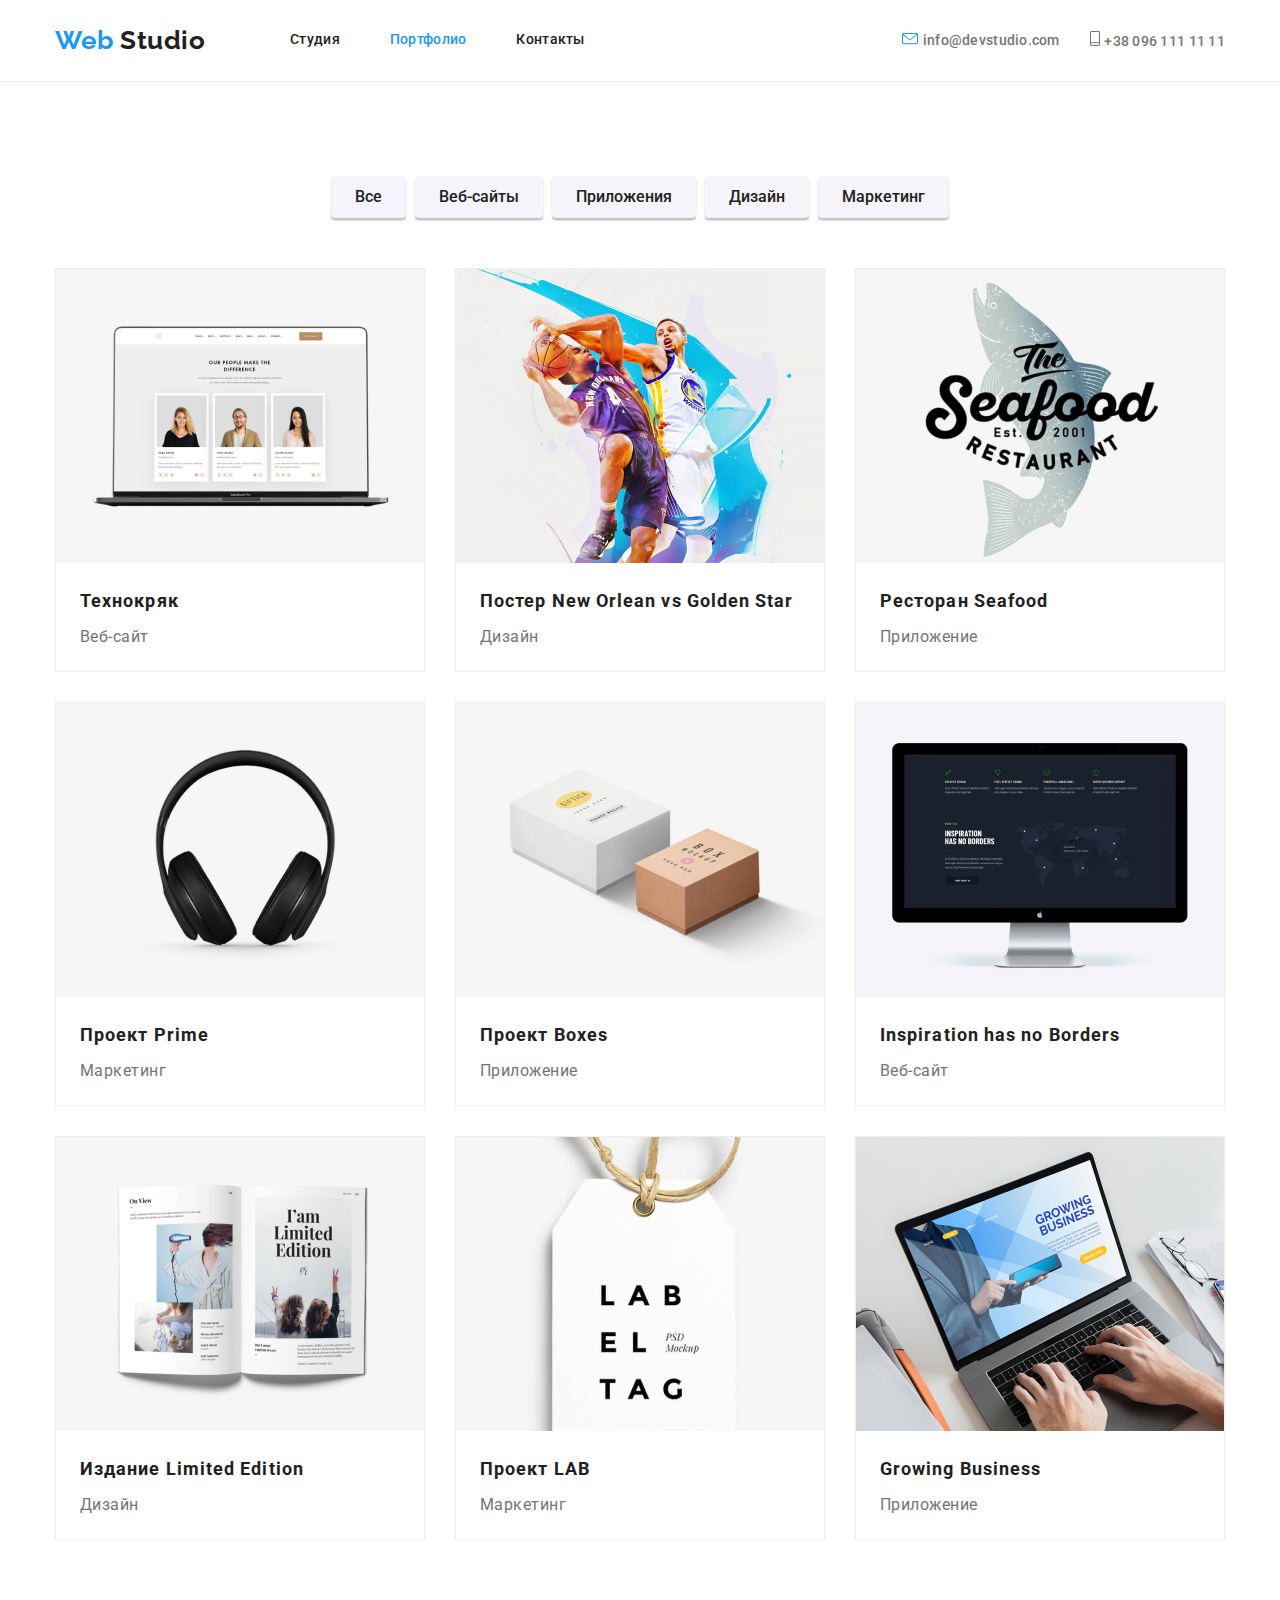
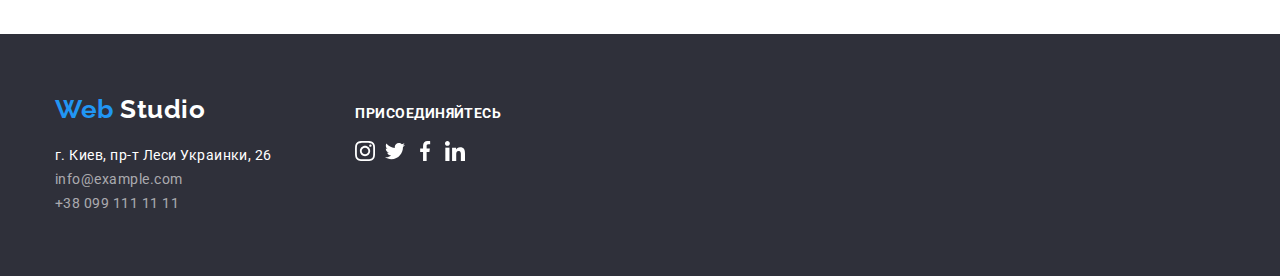
==== commit 6e48a3ac: "Updated css" ====
--- a/portfolio.html
+++ b/portfolio.html
@@ -46,189 +46,183 @@
     <!-- Main -->
     <main>
       <section class="portfolio-section-style">
-        <div class="container">
-          <h1 hidden>Portfolio</h1>
-          <!--Portfolio filter-->
-          <div class="section portfolio-filter">
-            <ul class="portfolio-button">
-              <li class="button-port">
-                <button type="button" class="button">Все</button>
-              </li>
-              <li class="button-port">
-                <button type="button" class="button">Веб-сайты</button>
-              </li>
-              <li class="button-port">
-                <button type="button" class="button">Приложения</button>
-              </li>
-              <li class="button-port">
-                <button type="button" class="button">Дизайн</button>
-              </li>
-              <li class="button-port">
-                <button type="button" class="button">Маркетинг</button>
-              </li>
-            </ul>
-          </div>
-          <!--Portfolio-->
-          <div class="portfolio-works-section">
-            <ul class="portfolio-works-list">
-              <li class="portfolio-works">
-                <a href="" class="works">
-                  <img
-                    src="./img/portfolio/first.jpg"
-                    alt="Ноутбук"
-                    height="294"
-                    width="370"
-                  />
-                  <h2 class="portfolio-title">Технокряк</h2>
-                  <p class="section-descrp">Веб-сайт</p>
-                  <p hidden>
-                    Технокряк это современная площадка распространения
-                    коронавируса. Компании используют эту платформу для
-                    цифрового шпионажа и атак на защищённые сервера конкурентов.
-                  </p>
-                </a>
-              </li>
-              <li class="portfolio-works">
-                <a href="" class="works">
-                  <img
-                    src="./img/portfolio/neworlean.jpg "
-                    alt="Постер"
-                    height="294"
-                    width="370"
-                  />
-                  <h2 class="portfolio-title">
-                    Постер New Orlean vs Golden Star
-                  </h2>
-                  <p class="section-descrp">Дизайн</p>
-                  <p hidden>
-                    Технокряк это современная площадка распространения
-                    коронавируса. Компании используют эту платформу для
-                    цифрового шпионажа и атак на защищённые сервера конкурентов.
-                  </p>
-                </a>
-              </li>
-              <li class="portfolio-works">
-                <a href="" class="works">
-                  <img
-                    src="./img/portfolio/seafood.jpg"
-                    alt="Ресторан"
-                    height="294"
-                    width="370"
-                  />
-                  <h2 class="portfolio-title">Ресторан Seafood</h2>
-                  <p class="section-descrp">Приложение</p>
-                  <p hidden>
-                    Технокряк это современная площадка распространения
-                    коронавируса. Компании используют эту платформу для
-                    цифрового шпионажа и атак на защищённые сервера конкурентов.
-                  </p>
-                </a>
-              </li>
-              <li class="portfolio-works">
-                <a href="" class="works">
-                  <img
-                    src="./img/portfolio/prime.jpg"
-                    alt="Наушники"
-                    height="294"
-                    width="370"
-                  />
-                  <h2 class="portfolio-title">Проект Prime</h2>
-                  <p class="section-descrp">Маркетинг</p>
-                  <p hidden>
-                    Технокряк это современная площадка распространения
-                    коронавируса. Компании используют эту платформу для
-                    цифрового шпионажа и атак на защищённые сервера конкурентов.
-                  </p>
-                </a>
-              </li>
-              <li class="portfolio-works">
-                <a href="" class="works">
-                  <img
-                    src="./img/portfolio/boxes.jpg"
-                    alt="Коробки"
-                    height="294"
-                    width="370"
-                  />
-                  <h2 class="portfolio-title">Проект Boxes</h2>
-                  <p class="section-descrp">Приложение</p>
-                  <p hidden>
-                    Технокряк это современная площадка распространения
-                    коронавируса. Компании используют эту платформу для
-                    цифрового шпионажа и атак на защищённые сервера конкурентов.
-                  </p>
-                </a>
-              </li>
-              <li class="portfolio-works">
-                <a href="" class="works">
-                  <img
-                    src="./img/portfolio/borders.jpg"
-                    alt="Монитор Компьютера"
-                    height="294"
-                    width="370"
-                  />
-                  <h2 class="portfolio-title">Inspiration has no Borders</h2>
-                  <p class="section-descrp">Веб-сайт</p>
-                  <p hidden>
-                    Технокряк это современная площадка распространения
-                    коронавируса. Компании используют эту платформу для
-                    цифрового шпионажа и атак на защищённые сервера конкурентов.
-                  </p>
-                </a>
-              </li>
-              <li class="portfolio-works">
-                <a href="" class="works">
-                  <img
-                    src="./img/portfolio/edition.jpg"
-                    alt="Журнал"
-                    height="294"
-                    width="370"
-                  />
-                  <h2 class="portfolio-title">Издание Limited Edition</h2>
-                  <p class="section-descrp">Дизайн</p>
-                  <p hidden>
-                    Технокряк это современная площадка распространения
-                    коронавируса. Компании используют эту платформу для
-                    цифрового шпионажа и атак на защищённые сервера конкурентов.
-                  </p>
-                </a>
-              </li>
-              <li class="portfolio-works">
-                <a href="" class="works">
-                  <img
-                    src="./img/portfolio/lab.jpg"
-                    alt="Логотип компании"
-                    height="294"
-                    width="370"
-                  />
-                  <h2 class="portfolio-title">Проект LAB</h2>
-                  <p class="section-descrp">Маркетинг</p>
-                  <p hidden>
-                    Технокряк это современная площадка распространения
-                    коронавируса. Компании используют эту платформу для
-                    цифрового шпионажа и атак на защищённые сервера конкурентов.
-                  </p>
-                </a>
-              </li>
-              <li class="portfolio-works">
-                <a href="" class="works">
-                  <img
-                    src="./img/portfolio/business.jpg"
-                    alt="Ноутбук"
-                    height="294"
-                    width="370"
-                  />
-                  <h2 class="portfolio-title">Growing Business</h2>
-                  <p class="section-descrp">Приложение</p>
-                  <p hidden>
-                    Технокряк это современная площадка распространения
-                    коронавируса. Компании используют эту платформу для
-                    цифрового шпионажа и атак на защищённые сервера конкурентов.
-                  </p>
-                </a>
-              </li>
-            </ul>
-          </div>
-        </div>
+        <h1 hidden>Portfolio</h1>
+        <!--Portfolio filter-->
+        <ul class="portfolio-button section">
+          <li class="button-port">
+            <button type="button" class="button">Все</button>
+          </li>
+          <li class="button-port">
+            <button type="button" class="button">Веб-сайты</button>
+          </li>
+          <li class="button-port">
+            <button type="button" class="button">Приложения</button>
+          </li>
+          <li class="button-port">
+            <button type="button" class="button">Дизайн</button>
+          </li>
+          <li class="button-port">
+            <button type="button" class="button">Маркетинг</button>
+          </li>
+        </ul>
+        <!--Portfolio-->
+        <ul class="portfolio-works-list">
+          <li class="portfolio-works">
+            <a href="" class="works">
+              <img
+                src="./img/portfolio/first.jpg"
+                alt="Ноутбук"
+                height="294"
+                width="370"
+              />
+              <h2 class="portfolio-title">Технокряк</h2>
+              <p class="section-descrp">Веб-сайт</p>
+              <p hidden>
+                Технокряк это современная площадка распространения коронавируса.
+                Компании используют эту платформу для цифрового шпионажа и атак
+                на защищённые сервера конкурентов.
+              </p>
+            </a>
+          </li>
+          <li class="portfolio-works">
+            <a href="" class="works">
+              <img
+                src="./img/portfolio/neworlean.jpg "
+                alt="Постер"
+                height="294"
+                width="370"
+              />
+              <h2 class="portfolio-title">
+                Постер New Orlean vs Golden Star
+              </h2>
+              <p class="section-descrp">Дизайн</p>
+              <p hidden>
+                Технокряк это современная площадка распространения коронавируса.
+                Компании используют эту платформу для цифрового шпионажа и атак
+                на защищённые сервера конкурентов.
+              </p>
+            </a>
+          </li>
+          <li class="portfolio-works">
+            <a href="" class="works">
+              <img
+                src="./img/portfolio/seafood.jpg"
+                alt="Ресторан"
+                height="294"
+                width="370"
+              />
+              <h2 class="portfolio-title">Ресторан Seafood</h2>
+              <p class="section-descrp">Приложение</p>
+              <p hidden>
+                Технокряк это современная площадка распространения коронавируса.
+                Компании используют эту платформу для цифрового шпионажа и атак
+                на защищённые сервера конкурентов.
+              </p>
+            </a>
+          </li>
+          <li class="portfolio-works">
+            <a href="" class="works">
+              <img
+                src="./img/portfolio/prime.jpg"
+                alt="Наушники"
+                height="294"
+                width="370"
+              />
+              <h2 class="portfolio-title">Проект Prime</h2>
+              <p class="section-descrp">Маркетинг</p>
+              <p hidden>
+                Технокряк это современная площадка распространения коронавируса.
+                Компании используют эту платформу для цифрового шпионажа и атак
+                на защищённые сервера конкурентов.
+              </p>
+            </a>
+          </li>
+          <li class="portfolio-works">
+            <a href="" class="works">
+              <img
+                src="./img/portfolio/boxes.jpg"
+                alt="Коробки"
+                height="294"
+                width="370"
+              />
+              <h2 class="portfolio-title">Проект Boxes</h2>
+              <p class="section-descrp">Приложение</p>
+              <p hidden>
+                Технокряк это современная площадка распространения коронавируса.
+                Компании используют эту платформу для цифрового шпионажа и атак
+                на защищённые сервера конкурентов.
+              </p>
+            </a>
+          </li>
+          <li class="portfolio-works">
+            <a href="" class="works">
+              <img
+                src="./img/portfolio/borders.jpg"
+                alt="Монитор Компьютера"
+                height="294"
+                width="370"
+              />
+              <h2 class="portfolio-title">Inspiration has no Borders</h2>
+              <p class="section-descrp">Веб-сайт</p>
+              <p hidden>
+                Технокряк это современная площадка распространения коронавируса.
+                Компании используют эту платформу для цифрового шпионажа и атак
+                на защищённые сервера конкурентов.
+              </p>
+            </a>
+          </li>
+          <li class="portfolio-works">
+            <a href="" class="works">
+              <img
+                src="./img/portfolio/edition.jpg"
+                alt="Журнал"
+                height="294"
+                width="370"
+              />
+              <h2 class="portfolio-title">Издание Limited Edition</h2>
+              <p class="section-descrp">Дизайн</p>
+              <p hidden>
+                Технокряк это современная площадка распространения коронавируса.
+                Компании используют эту платформу для цифрового шпионажа и атак
+                на защищённые сервера конкурентов.
+              </p>
+            </a>
+          </li>
+          <li class="portfolio-works">
+            <a href="" class="works">
+              <img
+                src="./img/portfolio/lab.jpg"
+                alt="Логотип компании"
+                height="294"
+                width="370"
+              />
+              <h2 class="portfolio-title">Проект LAB</h2>
+              <p class="section-descrp">Маркетинг</p>
+              <p hidden>
+                Технокряк это современная площадка распространения коронавируса.
+                Компании используют эту платформу для цифрового шпионажа и атак
+                на защищённые сервера конкурентов.
+              </p>
+            </a>
+          </li>
+          <li class="portfolio-works">
+            <a href="" class="works">
+              <img
+                src="./img/portfolio/business.jpg"
+                alt="Ноутбук"
+                height="294"
+                width="370"
+              />
+              <h2 class="portfolio-title">Growing Business</h2>
+              <p class="section-descrp">Приложение</p>
+              <p hidden>
+                Технокряк это современная площадка распространения коронавируса.
+                Компании используют эту платформу для цифрового шпионажа и атак
+                на защищённые сервера конкурентов.
+              </p>
+            </a>
+          </li>
+        </ul>
       </section>
     </main>
     <!-- Footer-->
@@ -274,36 +268,44 @@
           </div>
           <ul class="footer-social">
             <li class="footer-social-list">
-              <a href="" aria-label="Instagram" class="social-network">
-                <img
-                  src="./img/social-media/instagram 2.svg"
-                  alt="Лого Инстаграма"
-                />
-              </a>
+              <div class="instagram">
+                <a href="" aria-label="Instagram" class="social-network">
+                  <img
+                    src="./img/social-media/instagram 2.svg"
+                    alt="Лого Инстаграма"
+                  />
+                </a>
+              </div>
             </li>
             <li class="footer-social-list">
-              <a href="" aria-label="Twitter" class="social-network">
-                <img
-                  src="./img/social-media/twitter 1.svg"
-                  alt="Лого Твиттера"
-                />
-              </a>
+              <div class="twitter">
+                <a href="" aria-label="Twitter" class="social-network">
+                  <img
+                    src="./img/social-media/twitter 1.svg"
+                    alt="Лого Твиттера"
+                  />
+                </a>
+              </div>
             </li>
             <li class="footer-social-list">
-              <a href="" aria-label="Facebook" class="social-network">
-                <img
-                  src="./img/social-media/facebook 1.svg"
-                  alt="Лого Фейсбука"
-                />
-              </a>
+              <div class="facebook">
+                <a href="" aria-label="Facebook" class="social-network">
+                  <img
+                    src="./img/social-media/facebook 1.svg"
+                    alt="Лого Фейсбука"
+                  />
+                </a>
+              </div>
             </li>
             <li class="footer-social-list">
-              <a href="" aria-label="Linkedin" class="social-network">
-                <img
-                  src="./img/social-media/linkedin 1.svg"
-                  alt="Лого Линкидина"
-                />
-              </a>
+              <div class="linkedin">
+                <a href="" aria-label="Linkedin" class="social-network">
+                  <img
+                    src="./img/social-media/linkedin 1.svg"
+                    alt="Лого Линкидина"
+                  />
+                </a>
+              </div>
             </li>
           </ul>
         </div>
--- a/css/style.css
+++ b/css/style.css
@@ -34,7 +34,8 @@
 .our-job img,
 .our-people img,
 .social-media-team img,
-.our-clients img {
+.our-clients img,
+.portfolio-works img {
   display: block;
 }
 .container {
@@ -183,6 +184,13 @@
   display: flex;
   justify-content: center;
   align-items: center;
+
+  width: 1170px;
+  padding-right: 15px;
+  padding-left: 15px;
+  margin-left: auto;
+  margin-right: auto;
+
   padding-top: 94px;
   padding-bottom: 47px;
 }
@@ -263,7 +271,7 @@
   align-items: center;
 }
 .our-people {
-  width: 1200px;
+  width: 1170px;
   padding-left: 15px;
   padding-right: 15px;
   margin-left: auto;
@@ -294,7 +302,7 @@
 }
 .team-list {
   width: 270px;
-  height: 422px;
+
   align-items: center;
   text-align: center;
 
@@ -321,6 +329,10 @@
 .clients {
   padding-top: 94px;
   padding-bottom: 94px;
+}
+
+.clients > .container {
+  width: 1187px;
 }
 .our-clients li {
   border: 1px solid #afb1b8;
@@ -452,8 +464,12 @@
 .portfolio-section-style {
   padding-top: 94px;
   padding-bottom: 94px;
-  margin-left: auto;
-  margin-left: auto;
+
+  width: 1170px;
+  padding-right: 15px;
+  padding-left: 15px;
+  margin-left: auto;
+  margin-right: auto;
 }
 
 .portfolio-works-list {
@@ -478,6 +494,10 @@
 .works {
   text-decoration: none;
 }
+.portfolio-works {
+  overflow: hidden;
+}
+
 .portfolio-title {
   margin-top: 20px;
   margin-bottom: 4px;
